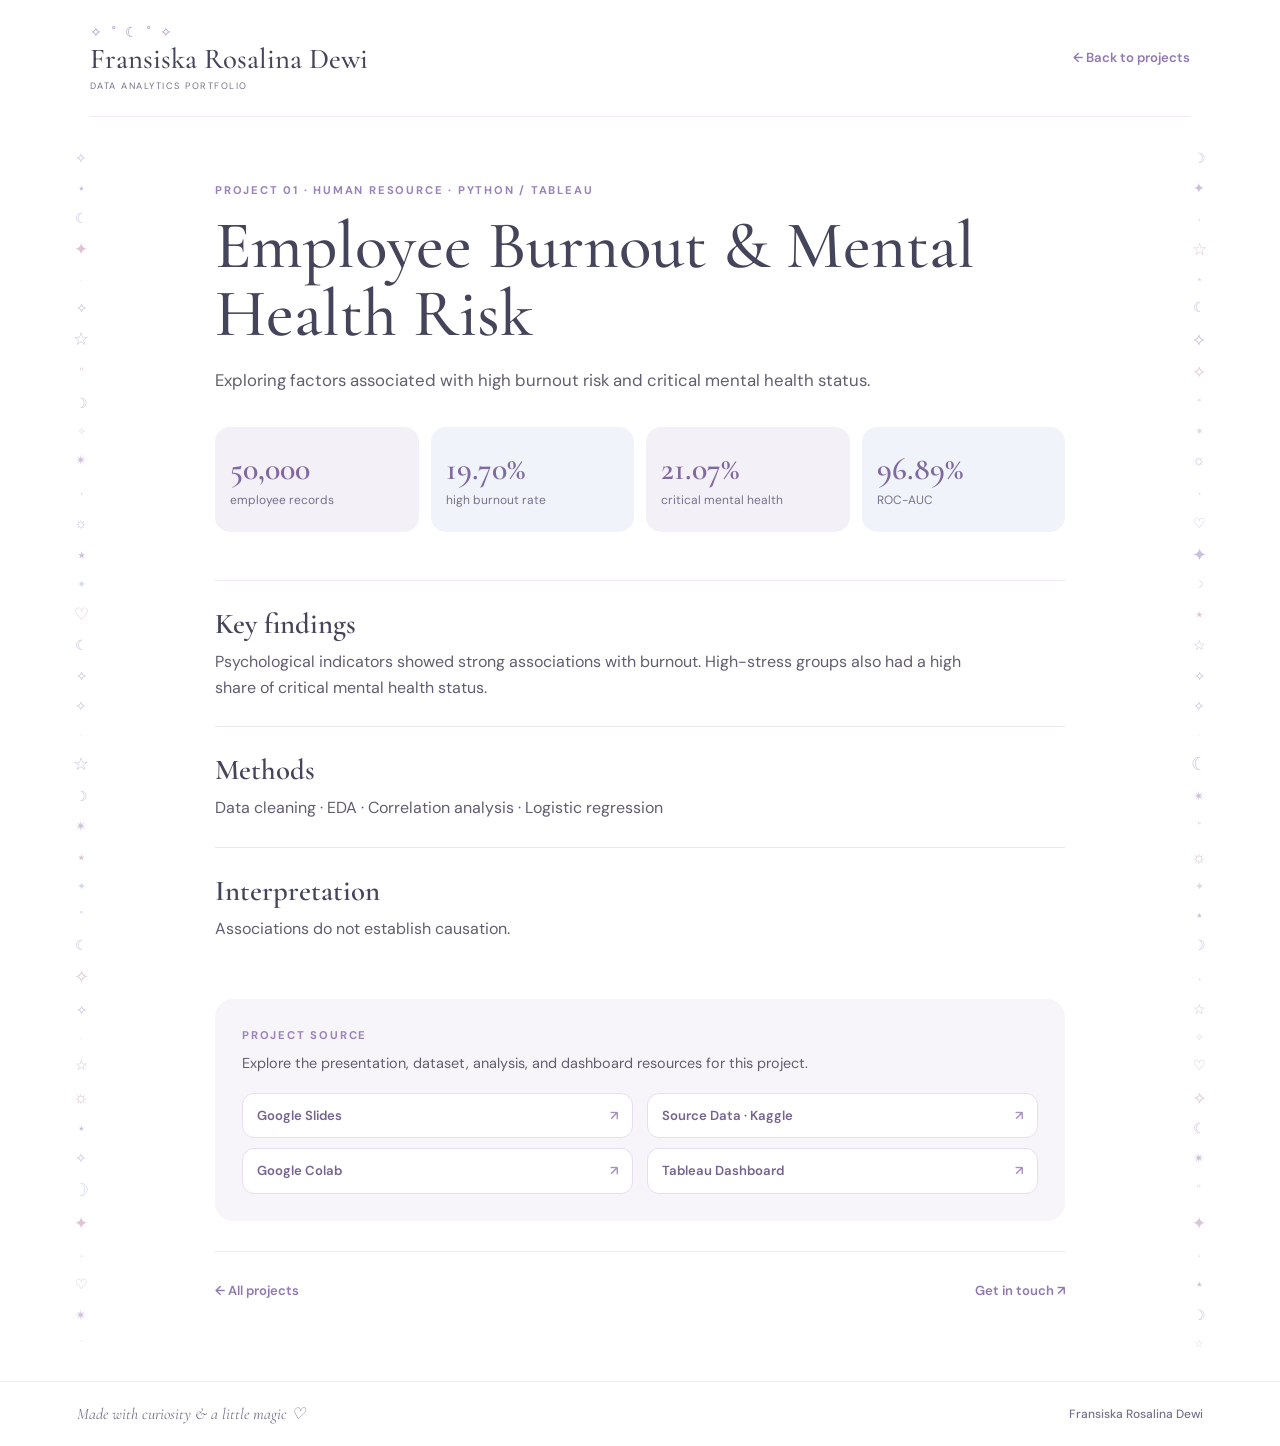
==== projects/employee-burnout.html @ 9d4a3bf1 "Add files via upload" ====
<!DOCTYPE html>
<html lang="en">
<head>
  <meta charset="UTF-8">
  <meta name="viewport" content="width=device-width, initial-scale=1.0">
  <meta name="description" content="Employee Burnout & Mental Health Risk — Fransiska Rosalina Dewi Data Analytics Portfolio">
  <title>Employee Burnout & Mental Health Risk | Fransiska Rosalina Dewi</title>
  <link rel="preconnect" href="https://fonts.googleapis.com">
  <link rel="preconnect" href="https://fonts.gstatic.com" crossorigin>
  <link href="https://fonts.googleapis.com/css2?family=Cormorant+Garamond:wght@400;500;600;700&family=DM+Sans:wght@400;500;600;700&display=swap" rel="stylesheet">
  <link rel="stylesheet" href="../style.css">
</head>
<body class="case-page">
  <div class="case-edge case-edge-left" aria-hidden="true"><span>✧</span><span>⋆</span><span>☾</span><span>✦</span><span>·</span><span>⟡</span><span>☆</span><span>˚</span><span>☽</span><span>✧</span><span>✴</span><span>·</span><span>☼</span><span>⋆</span><span>✦</span><span>♡</span><span>☾</span><span>⟡</span><span>✧</span><span>·</span><span>☆</span><span>☽</span><span>✴</span><span>⋆</span><span>✦</span><span>˚</span><span>☾</span><span>✧</span><span>⟡</span><span>·</span><span>☆</span><span>☼</span><span>⋆</span><span>✧</span><span>☽</span><span>✦</span><span>·</span><span>♡</span><span>✴</span><span>˚</span></div>
  <div class="case-edge case-edge-right" aria-hidden="true"><span>☽</span><span>✦</span><span>·</span><span>☆</span><span>⋆</span><span>☾</span><span>⟡</span><span>✧</span><span>˚</span><span>✴</span><span>☼</span><span>·</span><span>♡</span><span>✦</span><span>☽</span><span>⋆</span><span>☆</span><span>⟡</span><span>✧</span><span>·</span><span>☾</span><span>✴</span><span>˚</span><span>☼</span><span>✦</span><span>⋆</span><span>☽</span><span>·</span><span>☆</span><span>✧</span><span>♡</span><span>⟡</span><span>☾</span><span>✴</span><span>˚</span><span>✦</span><span>·</span><span>⋆</span><span>☽</span><span>☆</span></div>
  <header class="case-header">
    <a class="case-brand" href="../index.html">
      <span>✧ ˚ ☾ ˚ ✧</span>
      <strong>Fransiska Rosalina Dewi</strong>
      <small>DATA ANALYTICS PORTFOLIO</small>
    </a>
    <a class="back-link" href="../index.html#projects">← Back to projects</a>
  </header>
  <main class="case-main">
    <p class="eyebrow">PROJECT 01 · HUMAN RESOURCE · PYTHON / TABLEAU</p>
    <h1>Employee Burnout & Mental Health Risk</h1>
    <p class="case-subtitle">Exploring factors associated with high burnout risk and critical mental health status.</p>
    <div class="case-metrics">
      <div class="case-metric"><strong>50,000</strong><span>employee records</span></div>
      <div class="case-metric"><strong>19.70%</strong><span>high burnout rate</span></div>
      <div class="case-metric"><strong>21.07%</strong><span>critical mental health</span></div>
      <div class="case-metric"><strong>96.89%</strong><span>ROC-AUC</span></div>
    </div>
    <section class="case-section"><h2>Key findings</h2><p>Psychological indicators showed strong associations with burnout. High-stress groups also had a high share of critical mental health status.</p></section>
    <section class="case-section"><h2>Methods</h2><p>Data cleaning · EDA · Correlation analysis · Logistic regression</p></section>
    <section class="case-section"><h2>Interpretation</h2><p>Associations do not establish causation.</p></section>
    <div class="case-source">
      <p class="eyebrow">PROJECT SOURCE</p>
      <p>Explore the presentation, dataset, analysis, and dashboard resources for this project.</p>
      <ul class="source-links">
        <li><a href="https://docs.google.com/presentation/d/164FML_idRwgxwznm588BZrdkwIa0phVp5L7eQaqoDRQ/edit?usp=sharing" target="_blank" rel="noopener">Google Slides <span>↗</span></a></li>
        <li><a href="https://www.kaggle.com/datasets/mobeenfatimah/mental-health-and-burnout-prediction-dataset/data" target="_blank" rel="noopener">Source Data · Kaggle <span>↗</span></a></li>
        <li><a href="https://colab.research.google.com/drive/1kUU9OnFvVAIZ6u8huDlJjVmVX2Elk6MN?usp=drive_link" target="_blank" rel="noopener">Google Colab <span>↗</span></a></li>
        <li><a href="https://public.tableau.com/views/EmployeeWellbeingBurnoutMentalHealthAnalysis/Dashboard1?:language=en-US&:sid=&:redirect=auth&:display_count=n&:origin=viz_share_link" target="_blank" rel="noopener">Tableau Dashboard <span>↗</span></a></li>
      </ul>
    </div>
    <div class="case-bottom"><a href="../index.html#projects">← All projects</a><a href="../index.html#contact">Get in touch ↗</a></div>
  </main>
  <footer><p>Made with curiosity &amp; a little magic ♡</p><a href="../index.html">Fransiska Rosalina Dewi</a></footer>
</body>
</html>
---- style.css ----
@import url('https://fonts.googleapis.com/css2?family=Cormorant+Garamond:wght@400;500;600;700&family=DM+Sans:wght@400;500;600;700&display=swap');

:root {
  --white: #fff;
  --ice: #EAF2FA;
  --lavender: #E8DFF3;
  --lilac: #D5C6E9;
  --pink: #EBD8E5;
  --rose-mist: #F7EDF3;
  --plum: #44445A;
  --muted: #77718A;
  --line: #E8DFF3;
  --serif: "Cormorant Garamond", Georgia, serif;
  --sans: "DM Sans", Arial, sans-serif;
}

* { box-sizing: border-box; }
html { scroll-behavior: smooth; scroll-padding-top: 110px; }
body { margin: 0; background: var(--white); color: var(--plum); font-family: var(--sans); line-height: 1.65; }
a { color: inherit; text-decoration: none; }
.site-header { padding: 20px 6vw 12px; display: flex; flex-direction: column; align-items: center; gap: 20px; border-bottom: 1px solid #f0ebf5; background: rgba(255,255,255,.96); }
.brand { display: flex; flex-direction: column; align-items: center; line-height: 1.25; }
.brand-symbol { color: #A88FC5; font-size: 1.15rem; letter-spacing: .35rem; margin-bottom: 7px; }
.brand-name { font: 500 clamp(1.8rem, 4vw, 2.65rem)/1.05 var(--serif); letter-spacing: .015em; }
.brand-subtitle { margin-top: 9px; color: var(--muted); font-size: .65rem; letter-spacing: .2em; font-weight: 700; }
.brand-tagline { color: #9B82BC; font: italic 1rem var(--serif); margin-top: 8px; }
.main-nav { display: flex; flex-wrap: wrap; justify-content: center; gap: clamp(16px, 3vw, 38px); }
.main-nav a { font-size: .82rem; color: #625D70; transition: color .2s; }
.main-nav a:hover, footer a:hover { color: #9B82BC; }
.menu-toggle { display: none; border: 0; background: var(--lavender); color: var(--plum); border-radius: 10px; padding: 8px 12px; font-size: 1.1rem; }
.section-wrap { width: min(1100px, 88%); margin-inline: auto; }
.hero { padding: 38px 0 78px; }
.eyebrow { color: #9B82BC; font-size: .7rem; font-weight: 700; letter-spacing: .16em; }
.hero > .eyebrow { text-align: center; margin: 0 0 22px; font-size: .92rem; letter-spacing: .18em; }
.hero-grid { display: grid; grid-template-columns: 1.15fr .85fr; align-items: center; gap: 7%; }
.hello { font: 500 clamp(2.4rem, 5vw, 4.3rem)/1.05 var(--serif); margin: 0 0 12px; }
.hero h1 { font: 500 clamp(2.3rem, 4.8vw, 4rem)/1.08 var(--serif); margin: 0; }
.hero h1 em { color: #9B82BC; font-weight: 500; }
.hero-description { max-width: 530px; color: #625D70; margin: 22px 0 28px; }
.button { display: inline-flex; align-items: center; gap: 14px; border-radius: 99px; padding: 12px 21px; font-size: .85rem; font-weight: 600; transition: transform .2s, box-shadow .2s; }
.button:hover { transform: translateY(-3px); box-shadow: 0 8px 22px #d5c6e955; }
.button-primary { background: var(--lilac); color: var(--plum); }
.button-secondary { background: #fff; color: #80699E; border: 1px solid #d9cce8; }
.hero-actions { display: flex; flex-wrap: wrap; align-items: center; gap: 12px; }
@media (max-width: 760px) { .hero-actions { justify-content: center; } }
.hero-photo-wrap { position: relative; width: min(100%, 350px); justify-self: center; padding: 16px; background: var(--lavender); border-radius: 46% 46% 28px 28px; }
.photo-frame { overflow: hidden; aspect-ratio: 4 / 5; border-radius: 44% 44% 18px 18px; background: var(--ice); }
.photo-frame img { display: block; width: 100%; height: 100%; object-fit: cover; }
.photo-caption { text-align: center; color: #81758F; font: italic .95rem var(--serif); margin: 12px 0 0; }
.orbit { position: absolute; color: #A88FC5; }
.orbit-one { top: 0; right: -8px; font-size: 2rem; }
.orbit-two { left: -20px; top: 32%; font-size: 2rem; }
.orbit-three { right: 12px; bottom: 42px; font-size: 2rem; }
.section-block { padding: 76px 0; border-top: 1px solid #f1edf5; }
.section-heading { max-width: 690px; margin-bottom: 30px; }
.section-heading .eyebrow { margin: 0 0 8px; }
.section-heading h2, .contact-card h2 { font: 500 clamp(2.1rem, 4vw, 3.1rem)/1.08 var(--serif); margin: 0 0 9px; }
.section-heading h2 span { color: #A88FC5; }
.section-heading > p:last-child, .section-intro { color: var(--muted); margin: 0; font-size: .93rem; }
.about-grid { display: grid; grid-template-columns: repeat(2, 1fr); gap: 18px; }
.info-card, .skill-card { border-radius: 16px; padding: 22px; }
.lavender-card { background: #F4F0F8; }
.blue-card { background: #F0F4FA; }
.pink-card { background: #F7EDF3; }
.card-icon { color: #9B82BC; font-size: 1.3rem; }
.info-card h3 { font: 600 1.45rem var(--serif); margin: 5px 0; }
.info-card p { margin: 0; font-weight: 600; font-size: .93rem; }
.info-card small { color: var(--muted); }
.about-note { color: #625D70; max-width: 780px; margin: 23px 0 0; }
.skills-layout { display: grid; grid-template-columns: 1.15fr .85fr; gap: 42px; }
.subheading { font: 600 1.65rem var(--serif); margin: 0 0 5px; }
.section-intro { margin-bottom: 19px; }
.technical-grid { display: grid; grid-template-columns: repeat(2, 1fr); gap: 12px; }
.skill-card { padding: 17px; }
.skill-card h4, .strength-list h4 { margin: 0 0 4px; font-size: .95rem; }
.skill-card p, .strength-list p { margin: 0; color: #625D70; font-size: .8rem; line-height: 1.5; }
.strengths-panel { padding-left: 30px; border-left: 1px solid var(--line); }
.strength-list { display: grid; gap: 17px; }
.strength-list article { display: flex; gap: 13px; align-items: flex-start; }
.strength-list article > span { flex: 0 0 38px; width: 38px; height: 38px; display: grid; place-items: center; border-radius: 12px; background: var(--lavender); color: #8F78AE; }
.strength-list article:nth-child(even) > span { background: var(--ice); }
.strength-list article:nth-child(3n) > span { background: var(--rose-mist); }
.project-grid { display: grid; grid-template-columns: repeat(2, 1fr); gap: 20px; }
.project-card { display: block; padding: 14px; border: 1px solid #eee8f3; border-radius: 18px; transition: transform .2s, box-shadow .2s, border-color .2s; }
.project-card:hover { transform: translateY(-4px); box-shadow: 0 12px 30px #55466b12; border-color: #d8cbe7; }
.project-art { height: 150px; border-radius: 12px; display: flex; align-items: center; justify-content: space-between; padding: 20px; color: #76648f; }
.project-art span { font: 500 2.2rem var(--serif); opacity: .8; }
.project-art b { font: 2.8rem var(--serif); }
.art-lavender { background: linear-gradient(135deg, #F4F0F8, #E8DFF3); }
.art-blue { background: linear-gradient(135deg, #F0F4FA, #DCE8F5); color: #7189A8; }
.art-pink { background: linear-gradient(135deg, #F7EDF3, #EBD8E5); color: #9B7895; }
.project-category, .timeline-label { color: #9B82BC; font-size: .65rem; font-weight: 700; letter-spacing: .14em; margin: 15px 0 4px; }
.project-card h3 { font: 600 1.45rem/1.15 var(--serif); margin: 0 0 7px; }
.project-tools { color: var(--muted); font-size: .8rem; margin: 0 0 10px; }
.project-link { color: #9278B1; font-size: .78rem; font-weight: 700; }
.metric-strip { display: flex; gap: 24px; padding: 12px 0 8px; border-top: 1px solid #e8dff3; border-bottom: 1px solid #e8dff3; margin: 12px 0; }
.metric-strip div { display: flex; flex-direction: column; }
.metric-strip strong { font: 600 1.45rem var(--serif); color: #7f669e; }
.metric-strip small { font-size: .68rem; color: var(--muted); }
.shopvibe-insight { font-size: .78rem; color: #625D70; }
.project-metrics { display:grid; grid-template-columns:repeat(2,minmax(0,1fr)); gap:9px 14px; padding:13px 0 11px; margin:12px 0 10px; border-top:1px solid #e8dff3; border-bottom:1px solid #e8dff3; }
.project-metrics div { min-width:0; display:flex; flex-direction:column; gap:2px; }
.project-metrics strong { color:#7f669e; font:600 1.25rem/1.1 var(--serif); overflow-wrap:anywhere; }
.project-metrics small { color:var(--muted); font-size:.68rem; line-height:1.35; }
.project-summary { color:#625D70; font-size:.78rem; line-height:1.55; margin:10px 0 8px; }
.project-methods { color:#8c7a9f; font-size:.69rem; line-height:1.45; margin:0 0 12px; }
.timeline { max-width: 760px; margin-top: 34px; }
.timeline-item { display: grid; grid-template-columns: 38px 1fr; gap: 15px; padding-bottom: 28px; position: relative; }
.timeline-item:not(:last-child)::before { content: ""; position: absolute; top: 35px; bottom: 0; left: 18px; border-left: 1px solid #d9cce8; }
.timeline-star { width: 38px; height: 38px; border-radius: 50%; background: var(--lavender); display: grid; place-items: center; color: #8f78ae; z-index: 1; }
.timeline-label { margin: 0 0 3px; }
.timeline-item h3 { font: 600 1.45rem var(--serif); margin: 0; }
.timeline-item p:not(.timeline-label) { margin: 3px 0; color: #625D70; font-size: .9rem; }
.timeline-item small { color: var(--muted); }
.contact-section { padding: 35px 0 80px; }
.contact-card { text-align: center; background: #F4F0F8; border-radius: 24px; padding: 48px 24px; }
.contact-stars { color: #9B82BC; letter-spacing: .3em; }
.contact-card h2 { color: var(--plum); }
.contact-card > p:not(.contact-stars) { color: #625D70; }
.contact-links { display: flex; flex-wrap: wrap; justify-content: center; gap: 12px; margin-top: 22px; }
.contact-links a { background: white; border: 1px solid #e5dced; border-radius: 99px; padding: 9px 18px; font-size: .8rem; color: #76648f; }
footer { display: flex; justify-content: space-between; align-items: center; padding: 22px 6vw; color: var(--muted); font: italic 1rem var(--serif); border-top: 1px solid #f1edf5; }
footer p { margin: 0; }
footer a { font: 500 .75rem var(--sans); }

@media (max-width: 760px) {
  .site-header { display: grid; grid-template-columns: 1fr auto; padding: 18px 6%; }
  .brand { align-items: flex-start; }
  .brand-symbol { font-size: .9rem; margin-bottom: 4px; }
  .brand-name { font-size: 1.7rem; }
  .brand-subtitle { font-size: .55rem; }
  .brand-tagline { font-size: .85rem; }
  .menu-toggle { display: block; }
  .main-nav { display: none; grid-column: 1 / -1; flex-direction: column; align-items: flex-start; gap: 12px; padding: 12px 0 4px; }
  .main-nav.open { display: flex; }
  .hero { padding: 52px 0 62px; }
  .hero-grid, .skills-layout { grid-template-columns: 1fr; }
  .hero-copy { text-align: center; }
  .hero-description { margin-inline: auto; }
  .hero-photo-wrap { margin-top: 30px; width: min(78%, 320px); }
  .about-grid { grid-template-columns: 1fr; }
  .strengths-panel { padding: 30px 0 0; border-left: 0; border-top: 1px solid var(--line); }
  .project-grid { grid-template-columns: 1fr; }
  .technical-grid { grid-template-columns: repeat(2, 1fr); }
}
@media (max-width: 420px) {
  .section-wrap { width: 90%; }
  .technical-grid { grid-template-columns: 1fr; }
  .brand-name { font-size: 1.45rem; }
  .metric-strip { gap: 16px; }
  footer { gap: 12px; flex-direction: column; }
}


/* Dense celestial patterns that travel with the document as the page scrolls */
body { position: relative; overflow-x: clip; }
.side-trail {
  position: absolute;
  top: 10px;
  bottom: 10px;
  width: 48px;
  display: flex;
  flex-direction: column;
  align-items: center;
  justify-content: space-around;
  gap: 2px;
  color: #A991C6;
  opacity: .68;
  pointer-events: none;
  z-index: 0;
  font-family: var(--serif);
  font-size: .92rem;
  line-height: 1;
}
.side-trail span:nth-child(4n) { color: #C59DBB; font-size: 1.05rem; }
.side-trail span:nth-child(5n) { color: #B4C1D8; font-size: .68rem; }
.side-trail span:nth-child(7n) { font-size: 1.12rem; }
.side-trail-left { left: max(8px, calc((100vw - 1240px) / 2)); }
.side-trail-right { right: max(8px, calc((100vw - 1240px) / 2)); }
main, .site-header, footer { position: relative; z-index: 1; }
.hero-eyebrow { color: #9478B4; }
@media (min-width: 1250px) { .section-wrap { width: min(1040px, 82%); } }
@media (max-width: 1050px) {
  .side-trail { opacity: .42; width: 22px; font-size: .78rem; }
  .side-trail-left { left: 2px; }
  .side-trail-right { right: 2px; }
}
@media (max-width: 760px) {
  .hero { padding-top: 28px; }
  .hero > .eyebrow { font-size: .76rem; margin-bottom: 18px; letter-spacing: .12em; }
  .side-trail { display: none; }
}

/* Individual project case-study pages */
.case-page { background: #fff; }
.case-header { width: min(1100px, 88%); margin: 0 auto; padding: 24px 0; display:flex; justify-content:space-between; align-items:center; gap:20px; border-bottom:1px solid #f0ebf5; }
.case-brand { display:flex; flex-direction:column; line-height:1.2; }
.case-brand span { color:#A88FC5; letter-spacing:.2em; font-size:.9rem; }
.case-brand strong { font:500 1.8rem var(--serif); }
.case-brand small { color:var(--muted); font-size:.58rem; letter-spacing:.16em; margin-top:5px; }
.back-link, .case-bottom a { color:#9278B1; font-size:.82rem; font-weight:600; }
.case-main { width:min(850px, 82%); margin:0 auto; padding:64px 0 80px; }
.case-main > .eyebrow { margin:0 0 12px; }
.case-main h1 { font:500 clamp(2.6rem, 6vw, 4.2rem)/1.02 var(--serif); margin:0; max-width:780px; }
.case-subtitle { color:#625D70; font-size:1.05rem; max-width:720px; margin:18px 0 32px; }
.case-metrics { display:grid; grid-template-columns:repeat(4,1fr); gap:12px; margin:30px 0 48px; }
.case-metric { background:#F4F0F8; border-radius:15px; padding:19px 15px; min-height:105px; display:flex; flex-direction:column; justify-content:center; }
.case-metric:nth-child(2n) { background:#F0F4FA; }
.case-metric strong { font:600 clamp(1.45rem,3vw,2rem) var(--serif); color:#80699E; }
.case-metric span { color:#77718A; font-size:.75rem; line-height:1.4; margin-top:4px; }
.case-section { padding:25px 0; border-top:1px solid #eee8f3; }
.case-section h2 { font:600 1.8rem var(--serif); margin:0 0 8px; }
.case-section p { color:#625D70; max-width:760px; margin:0; }
.case-source { margin-top:32px; padding:27px; background:#F7F4FA; border-radius:18px; }
.case-source .eyebrow { margin:0 0 7px; }
.case-source p:not(.eyebrow) { color:#625D70; margin:0 0 17px; font-size:.9rem; }
.source-links { list-style:none; display:grid; grid-template-columns:repeat(2,minmax(0,1fr)); gap:10px 14px; padding:0; margin:0; }
.source-links a { display:flex; justify-content:space-between; align-items:center; gap:12px; padding:11px 14px; border:1px solid #e7deef; border-radius:12px; background:#fff; color:#76648f; font-size:.82rem; font-weight:600; transition:background .2s, border-color .2s, transform .2s; }
.source-links a:hover { background:#fbf9fd; border-color:#cdbde0; transform:translateY(-2px); }
.source-links a span { color:#A88FC5; }
.case-bottom { display:flex; justify-content:space-between; gap:20px; padding-top:28px; margin-top:30px; border-top:1px solid #eee8f3; }
.case-edge { position:absolute; top:145px; bottom:90px; width:42px; color:#A991C6; opacity:.58; display:flex; flex-direction:column; align-items:center; justify-content:space-around; gap:2px; pointer-events:none; font:.9rem/1 var(--serif); }
.case-edge span:nth-child(4n) { color:#C59DBB; font-size:1.05rem; }
.case-edge span:nth-child(5n) { color:#B4C1D8; font-size:.68rem; }
.case-edge span:nth-child(7n) { font-size:1.12rem; }
.case-edge-left { left: max(8px, calc((100vw - 1160px)/2)); }
.case-edge-right { right: max(8px, calc((100vw - 1160px)/2)); }
@media(max-width:760px) {
  .case-header { align-items:flex-start; flex-direction:column; }
  .case-main { width:88%; padding-top:42px; }
  .source-links { grid-template-columns:1fr; }
  .case-metrics { grid-template-columns:repeat(2,1fr); }
  .case-edge { display:none; }
  .case-bottom { flex-direction:column; }
}
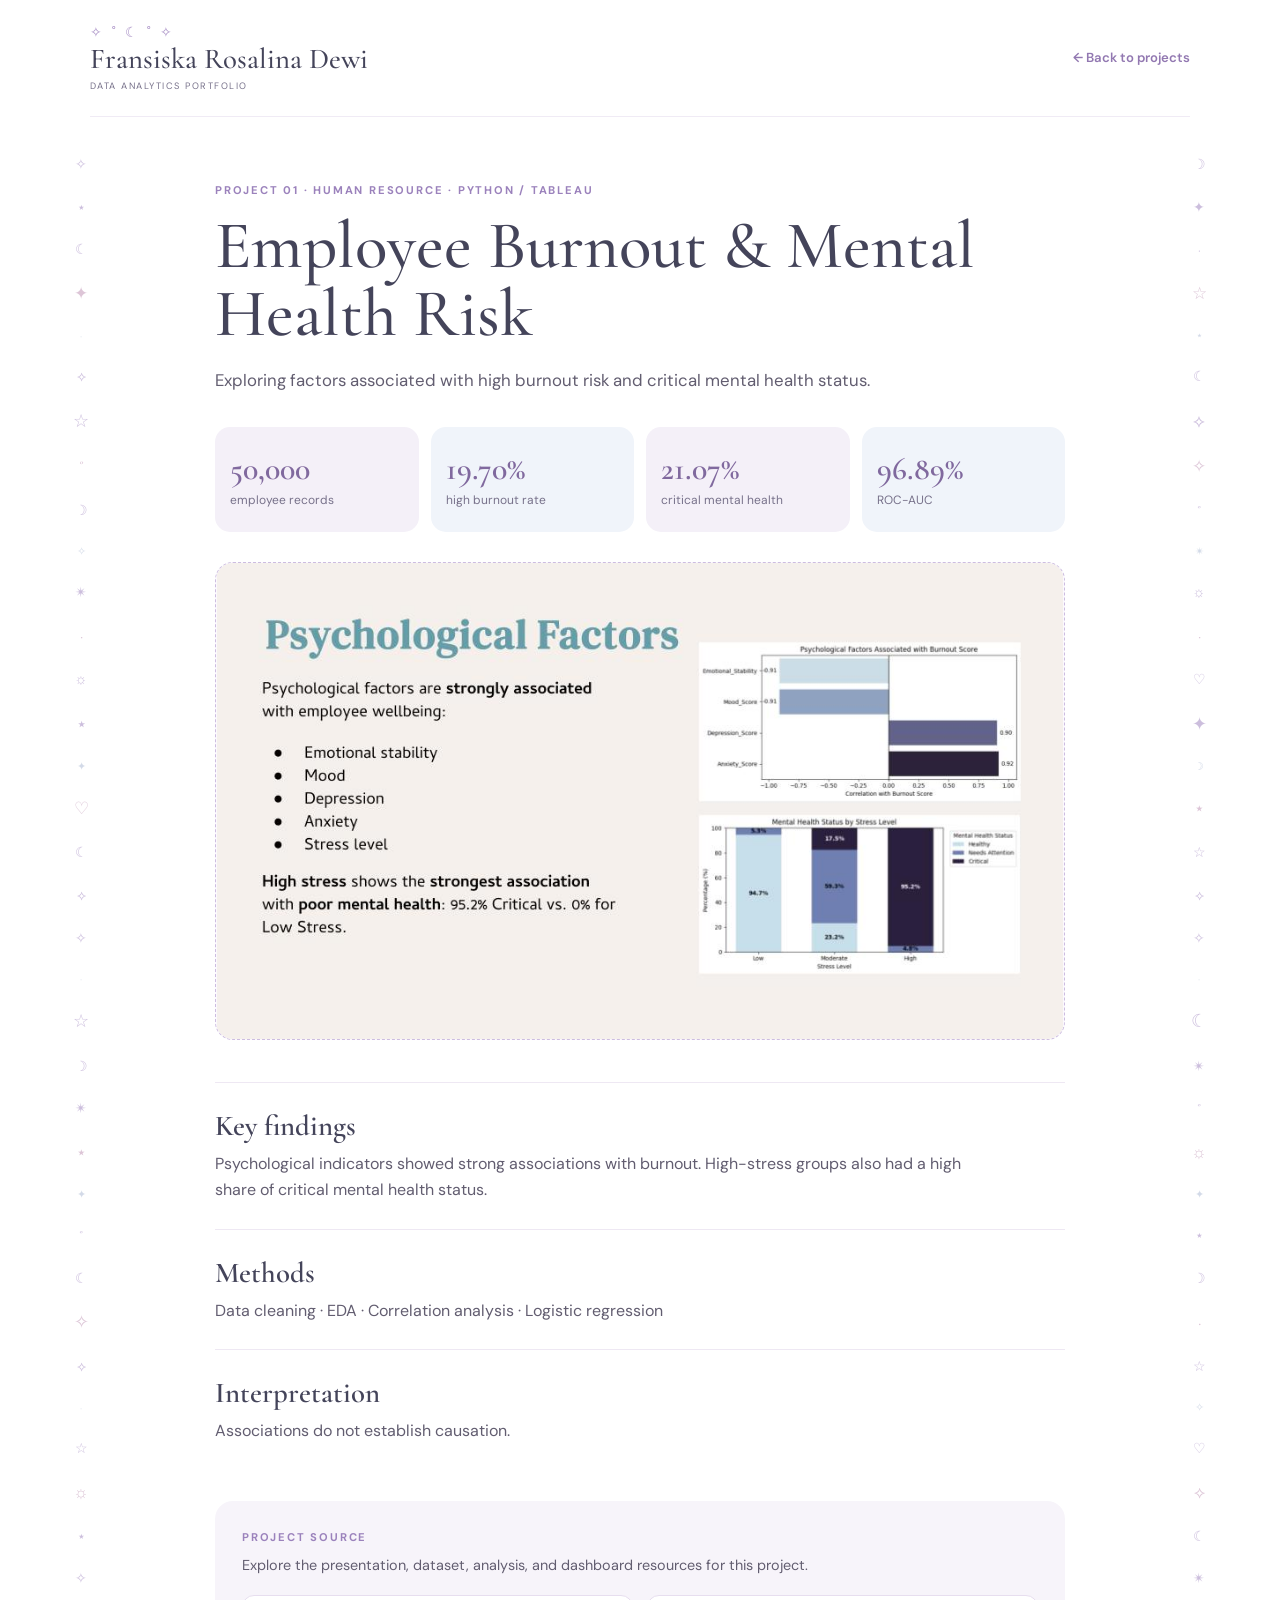
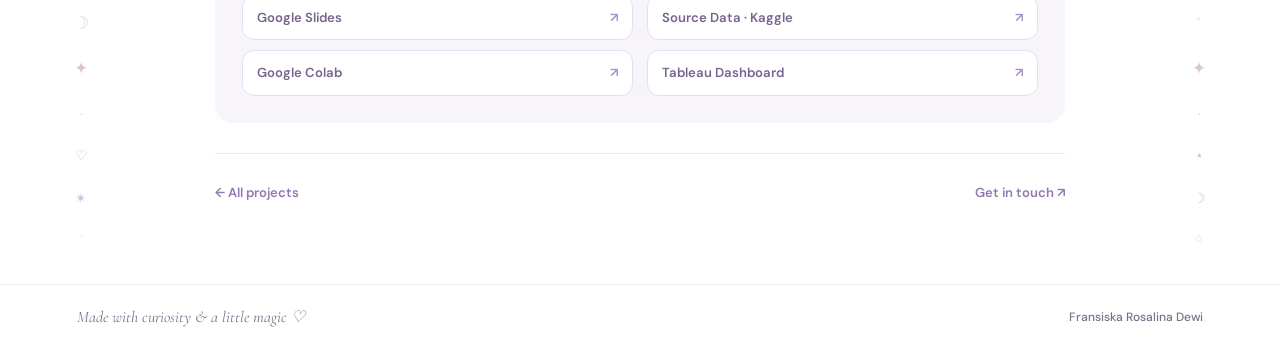
==== commit acf95ace: "Adding images to each project portfolio" ====
--- a/projects/employee-burnout.html
+++ b/projects/employee-burnout.html
@@ -31,6 +31,11 @@
       <div class="case-metric"><strong>21.07%</strong><span>critical mental health</span></div>
       <div class="case-metric"><strong>96.89%</strong><span>ROC-AUC</span></div>
     </div>
+    <section class="case-screenshot" aria-label="Project screenshot placeholder">
+      <div class="case-screenshot-frame" role="img" aria-label="Empty 16 by 9 placeholder for a project screenshot">
+        <img src="../assets/images/projects/employee-burnout.jpg" alt="Employee Burnout & Mental Health Risk">
+      </div>
+    </section>
     <section class="case-section"><h2>Key findings</h2><p>Psychological indicators showed strong associations with burnout. High-stress groups also had a high share of critical mental health status.</p></section>
     <section class="case-section"><h2>Methods</h2><p>Data cleaning · EDA · Correlation analysis · Logistic regression</p></section>
     <section class="case-section"><h2>Interpretation</h2><p>Associations do not establish causation.</p></section>
--- a/style.css
+++ b/style.css
@@ -29,7 +29,7 @@
 .main-nav a:hover, footer a:hover { color: #9B82BC; }
 .menu-toggle { display: none; border: 0; background: var(--lavender); color: var(--plum); border-radius: 10px; padding: 8px 12px; font-size: 1.1rem; }
 .section-wrap { width: min(1100px, 88%); margin-inline: auto; }
-.hero { padding: 38px 0 78px; }
+.hero { padding: 38px 44px 50px; margin: 28px auto 78px; background: #F4F0F8; border-radius: 26px; }
 .eyebrow { color: #9B82BC; font-size: .7rem; font-weight: 700; letter-spacing: .16em; }
 .hero > .eyebrow { text-align: center; margin: 0 0 22px; font-size: .92rem; letter-spacing: .18em; }
 .hero-grid { display: grid; grid-template-columns: 1.15fr .85fr; align-items: center; gap: 7%; }
@@ -133,7 +133,7 @@
   .menu-toggle { display: block; }
   .main-nav { display: none; grid-column: 1 / -1; flex-direction: column; align-items: flex-start; gap: 12px; padding: 12px 0 4px; }
   .main-nav.open { display: flex; }
-  .hero { padding: 52px 0 62px; }
+  .hero { padding: 34px 22px 40px; margin: 22px auto 62px; border-radius: 22px; }
   .hero-grid, .skills-layout { grid-template-columns: 1fr; }
   .hero-copy { text-align: center; }
   .hero-description { margin-inline: auto; }
@@ -204,6 +204,30 @@
 .case-main h1 { font:500 clamp(2.6rem, 6vw, 4.2rem)/1.02 var(--serif); margin:0; max-width:780px; }
 .case-subtitle { color:#625D70; font-size:1.05rem; max-width:720px; margin:18px 0 32px; }
 .case-metrics { display:grid; grid-template-columns:repeat(4,1fr); gap:12px; margin:30px 0 48px; }
+.case-screenshot { margin: -18px 0 42px; }
+.case-screenshot-frame {
+  aspect-ratio: 16 / 9;
+  width: 100%;
+  display: flex;
+  flex-direction: column;
+  align-items: center;
+  justify-content: center;
+  gap: 0px;
+  padding: 0px;
+  border: 1.5px dashed #cdbde0;
+  border-radius: 18px;
+  overflow: hidden;
+  background: #FBF9FD;
+  color: #8d7aa5;
+  text-align: center;
+}
+.case-screenshot-frame img {
+  display: block;
+  width: 100%;
+  height: 100%;
+  object-fit: contain;
+  border-radius: 16px;  
+}
 .case-metric { background:#F4F0F8; border-radius:15px; padding:19px 15px; min-height:105px; display:flex; flex-direction:column; justify-content:center; }
 .case-metric:nth-child(2n) { background:#F0F4FA; }
 .case-metric strong { font:600 clamp(1.45rem,3vw,2rem) var(--serif); color:#80699E; }
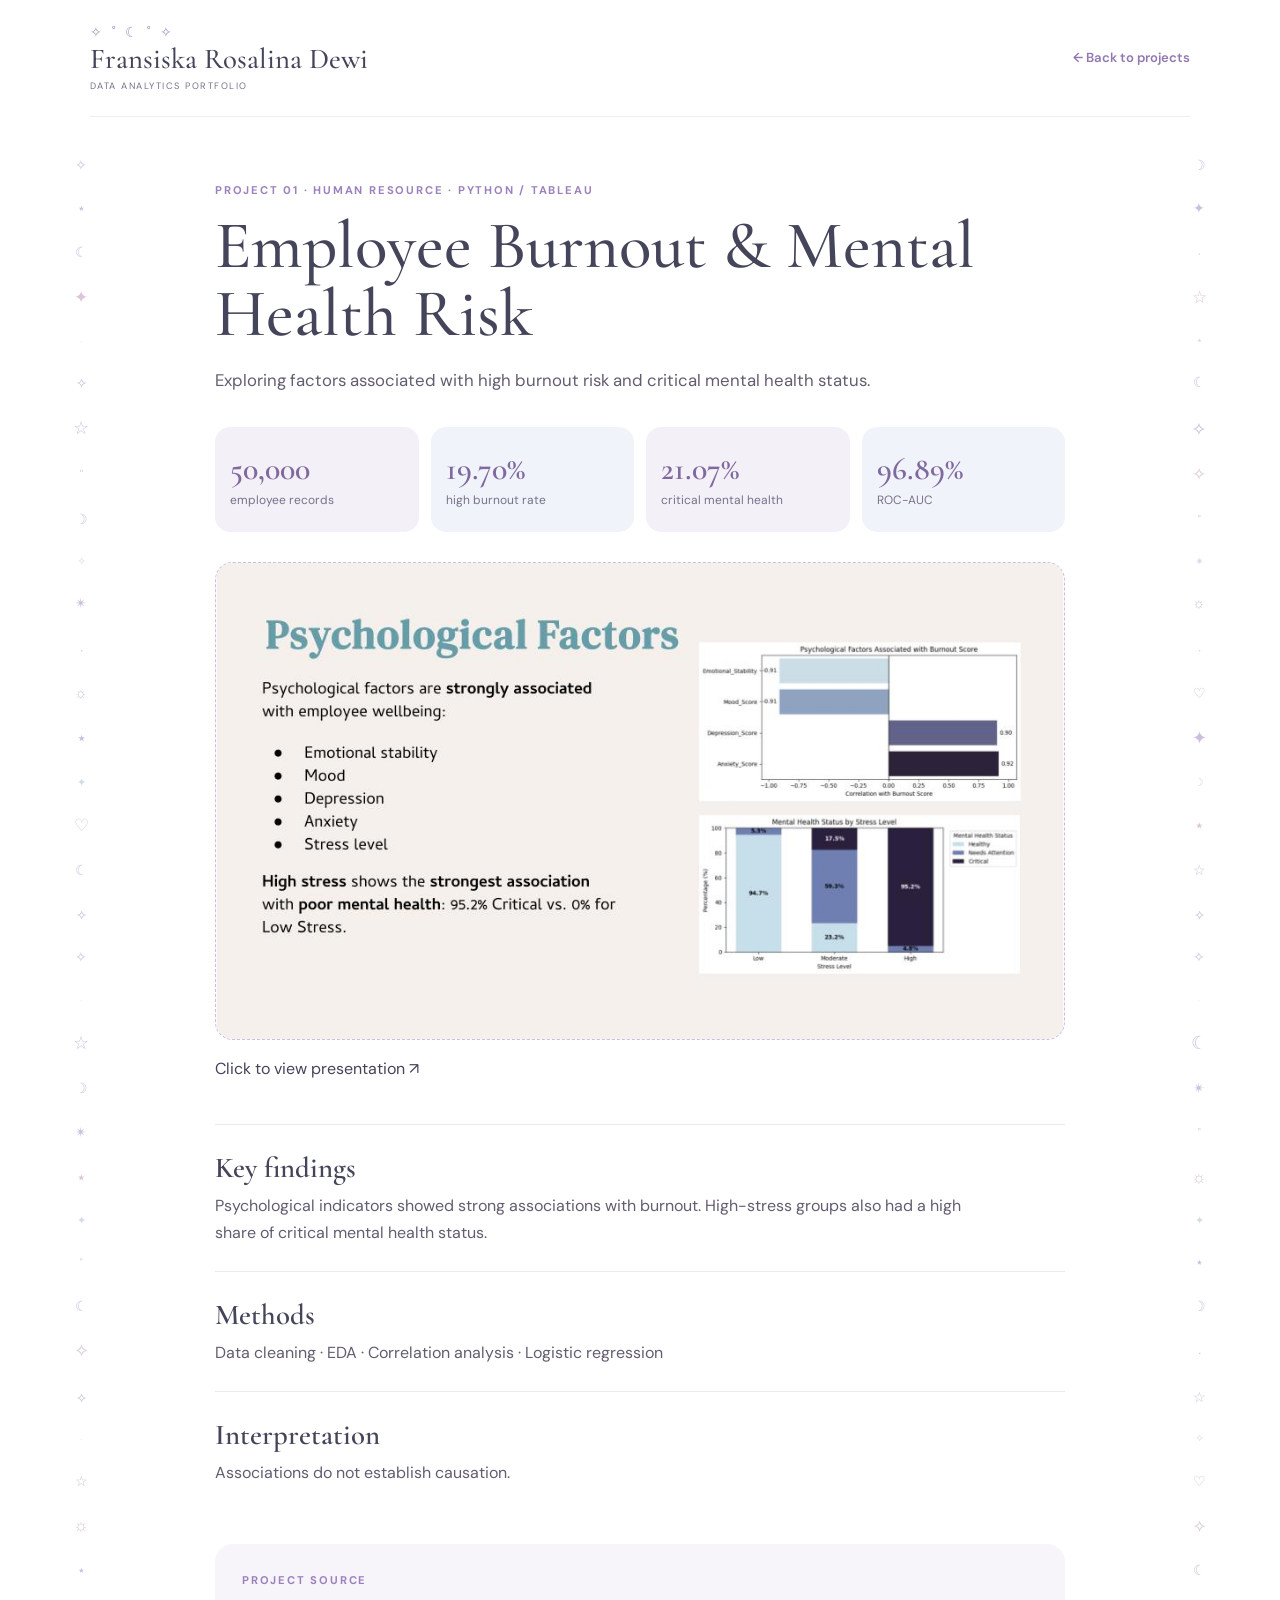
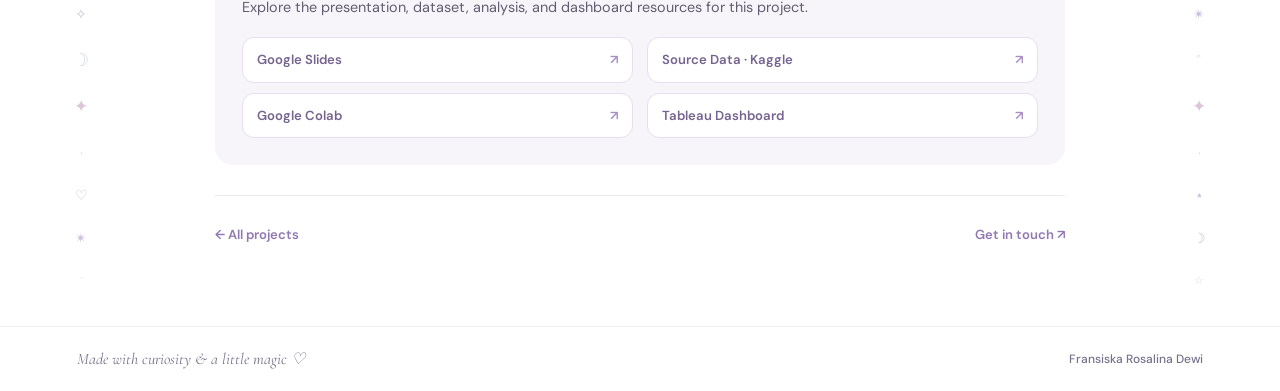
==== commit b57c7a7d: "add the caption below the screenshot" ====
--- a/projects/employee-burnout.html
+++ b/projects/employee-burnout.html
@@ -33,8 +33,22 @@
     </div>
     <section class="case-screenshot" aria-label="Project screenshot placeholder">
       <div class="case-screenshot-frame" role="img" aria-label="Empty 16 by 9 placeholder for a project screenshot">
-        <img src="../assets/images/projects/employee-burnout.jpg" alt="Employee Burnout & Mental Health Risk">
+    <a
+      href="https://docs.google.com/presentation/d/164FML_idRwgxwznm588BZrdkwIa0phVp5L7eQaqoDRQ/edit?usp=sharing"
+      target="_blank"
+      rel="noopener noreferrer"
+      aria-label="View Employee Burnout presentation"
+    >
+      <img
+        src="../assets/images/projects/employee-burnout.jpg"
+        alt="Employee Burnout & Mental Health Risk presentation"
+      >
+    </a>
       </div>
+
+    <p class="screenshot-caption">
+      Click to view presentation ↗
+    </p>      
     </section>
     <section class="case-section"><h2>Key findings</h2><p>Psychological indicators showed strong associations with burnout. High-stress groups also had a high share of critical mental health status.</p></section>
     <section class="case-section"><h2>Methods</h2><p>Data cleaning · EDA · Correlation analysis · Logistic regression</p></section>
--- a/style.css
+++ b/style.css
@@ -228,6 +228,20 @@
   object-fit: contain;
   border-radius: 16px;  
 }
+.case-screenshot-frame a {
+  display: block;
+  width: 100%;
+  height: 100%;
+  cursor: pointer;
+}
+
+.case-screenshot-frame a img {
+  transition: transform 0.3s ease;
+}
+
+.case-screenshot-frame a:hover img {
+  transform: scale(1.02);
+}
 .case-metric { background:#F4F0F8; border-radius:15px; padding:19px 15px; min-height:105px; display:flex; flex-direction:column; justify-content:center; }
 .case-metric:nth-child(2n) { background:#F0F4FA; }
 .case-metric strong { font:600 clamp(1.45rem,3vw,2rem) var(--serif); color:#80699E; }
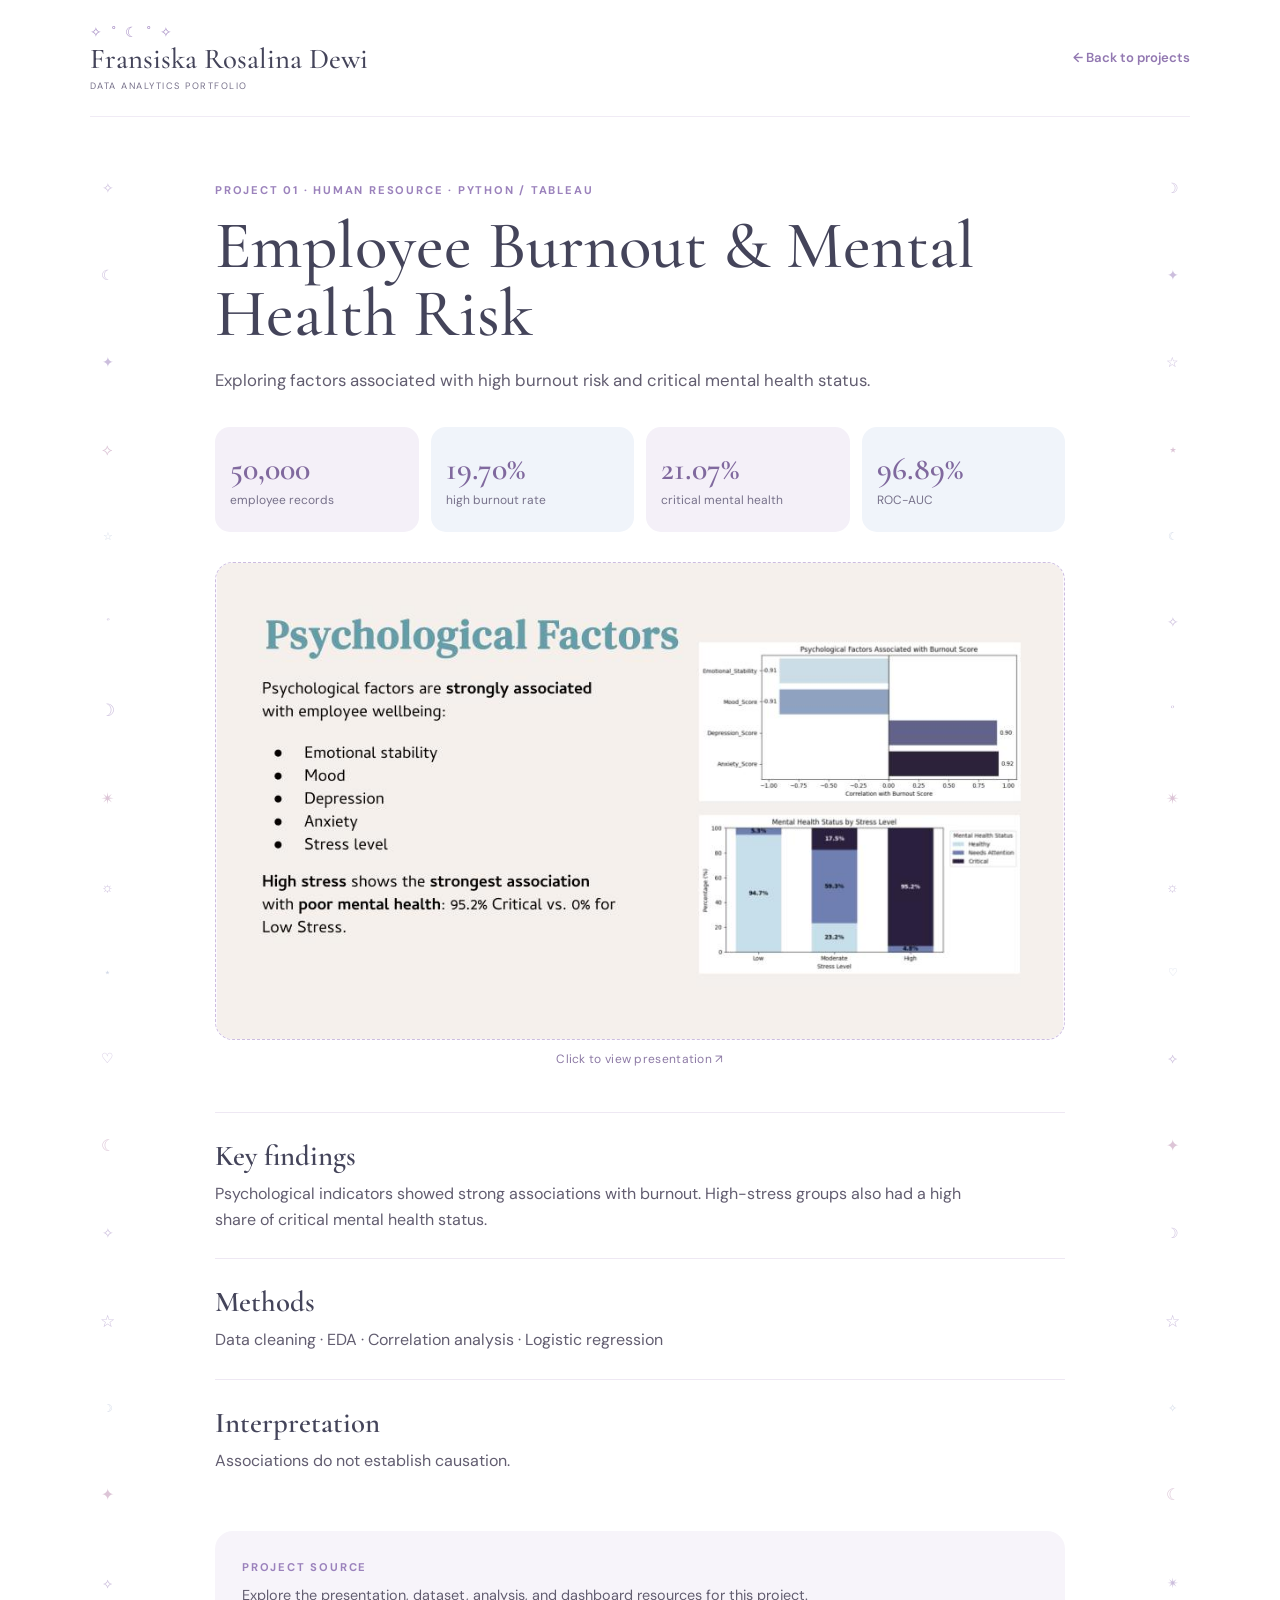
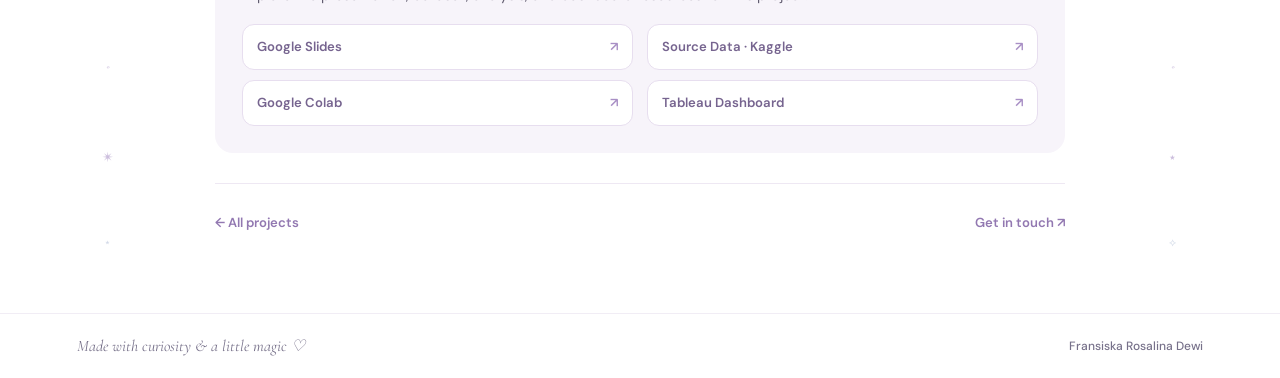
==== commit eb586269: "Separate chapter 4 into 2 part, add new section 6" ====
--- a/projects/employee-burnout.html
+++ b/projects/employee-burnout.html
@@ -11,8 +11,6 @@
   <link rel="stylesheet" href="../style.css">
 </head>
 <body class="case-page">
-  <div class="case-edge case-edge-left" aria-hidden="true"><span>✧</span><span>⋆</span><span>☾</span><span>✦</span><span>·</span><span>⟡</span><span>☆</span><span>˚</span><span>☽</span><span>✧</span><span>✴</span><span>·</span><span>☼</span><span>⋆</span><span>✦</span><span>♡</span><span>☾</span><span>⟡</span><span>✧</span><span>·</span><span>☆</span><span>☽</span><span>✴</span><span>⋆</span><span>✦</span><span>˚</span><span>☾</span><span>✧</span><span>⟡</span><span>·</span><span>☆</span><span>☼</span><span>⋆</span><span>✧</span><span>☽</span><span>✦</span><span>·</span><span>♡</span><span>✴</span><span>˚</span></div>
-  <div class="case-edge case-edge-right" aria-hidden="true"><span>☽</span><span>✦</span><span>·</span><span>☆</span><span>⋆</span><span>☾</span><span>⟡</span><span>✧</span><span>˚</span><span>✴</span><span>☼</span><span>·</span><span>♡</span><span>✦</span><span>☽</span><span>⋆</span><span>☆</span><span>⟡</span><span>✧</span><span>·</span><span>☾</span><span>✴</span><span>˚</span><span>☼</span><span>✦</span><span>⋆</span><span>☽</span><span>·</span><span>☆</span><span>✧</span><span>♡</span><span>⟡</span><span>☾</span><span>✴</span><span>˚</span><span>✦</span><span>·</span><span>⋆</span><span>☽</span><span>☆</span></div>
   <header class="case-header">
     <a class="case-brand" href="../index.html">
       <span>✧ ˚ ☾ ˚ ✧</span>
@@ -22,6 +20,8 @@
     <a class="back-link" href="../index.html#projects">← Back to projects</a>
   </header>
   <main class="case-main">
+<div class="case-edge case-edge-left" aria-hidden="true"><span>✧</span><span>☾</span><span>✦</span><span>⟡</span><span>☆</span><span>˚</span><span>☽</span><span>✴</span><span>☼</span><span>⋆</span><span>♡</span><span>☾</span><span>✧</span><span>☆</span><span>☽</span><span>✦</span><span>⟡</span><span>˚</span><span>✴</span><span>⋆</span></div>
+<div class="case-edge case-edge-right" aria-hidden="true"><span>☽</span><span>✦</span><span>☆</span><span>⋆</span><span>☾</span><span>✧</span><span>˚</span><span>✴</span><span>☼</span><span>♡</span><span>⟡</span><span>✦</span><span>☽</span><span>☆</span><span>✧</span><span>☾</span><span>✴</span><span>˚</span><span>⋆</span><span>⟡</span></div>
     <p class="eyebrow">PROJECT 01 · HUMAN RESOURCE · PYTHON / TABLEAU</p>
     <h1>Employee Burnout & Mental Health Risk</h1>
     <p class="case-subtitle">Exploring factors associated with high burnout risk and critical mental health status.</p>
--- a/style.css
+++ b/style.css
@@ -112,6 +112,35 @@
 .timeline-item h3 { font: 600 1.45rem var(--serif); margin: 0; }
 .timeline-item p:not(.timeline-label) { margin: 3px 0; color: #625D70; font-size: .9rem; }
 .timeline-item small { color: var(--muted); }
+/* Education, work experience, and journey sections */
+.education-columns { display: grid; grid-template-columns: 1fr 1fr; gap: 24px; }
+.education-group { display: grid; align-content: start; gap: 13px; }
+.education-group > .subheading { margin-bottom: 2px; }
+.education-card { padding: 20px 22px; border-radius: 16px; }
+.education-date, .experience-date { margin: 0 0 7px; color: #9278B1; font-size: .67rem; font-weight: 700; letter-spacing: .13em; }
+.education-card h4 { margin: 0 0 4px; font: 600 1.25rem/1.2 var(--serif); color: var(--plum); }
+.education-card p:not(.education-date) { margin: 0; color: #625D70; font-size: .86rem; }
+.education-card small { display: block; margin-top: 8px; color: var(--muted); font-size: .78rem; line-height: 1.5; }
+.about-degree { margin-top: 13px !important; }
+.experience-card { padding: 27px; border: 1px solid #e9e1f0; border-radius: 18px; background: #FBF9FD; }
+.experience-heading { display: flex; justify-content: space-between; align-items: flex-start; gap: 18px; padding-bottom: 20px; border-bottom: 1px solid #e9e1f0; }
+.experience-heading h3 { margin: 0; font: 600 1.7rem/1.15 var(--serif); }
+.experience-company { margin: 5px 0 0; color: #625D70; font-size: .9rem; }
+.experience-icon { display: grid; place-items: center; flex: 0 0 42px; width: 42px; height: 42px; border-radius: 50%; color: #8f78ae; background: var(--lavender); }
+.experience-points { display: grid; grid-template-columns: repeat(3, 1fr); gap: 22px; padding-top: 20px; }
+.experience-points h4 { margin: 0 0 5px; font-size: .9rem; }
+.experience-points p { margin: 0; color: #625D70; font-size: .84rem; line-height: 1.6; }
+.timeline { max-width: 820px; margin-top: 34px; }
+.timeline-item { display: grid; grid-template-columns: 38px 1fr; gap: 15px; padding-bottom: 28px; position: relative; }
+.timeline-item:not(:last-child)::before { content: ""; position: absolute; top: 35px; bottom: 0; left: 18px; border-left: 1px solid #d9cce8; }
+.timeline-star { width: 38px; height: 38px; border-radius: 50%; background: var(--lavender); display: grid; place-items: center; color: #8f78ae; z-index: 1; }
+.timeline-label { color: #9278B1; font-size: .66rem; font-weight: 700; letter-spacing: .11em; margin: 4px 0 5px; }
+.timeline-item h3 { font: 600 1.45rem var(--serif); margin: 0; }
+.timeline-item p:not(.timeline-label) { margin: 3px 0; color: #625D70; font-size: .9rem; }
+.timeline-item small { color: var(--muted); }
+.timeline-work .timeline-star { background: var(--ice); color: #6f86a5; }
+.timeline-education .timeline-star { background: var(--rose-mist); color: #a17c9a; }
+.timeline-development .timeline-star { background: var(--lavender); color: #8f78ae; }
 .contact-section { padding: 35px 0 80px; }
 .contact-card { text-align: center; background: #F4F0F8; border-radius: 24px; padding: 48px 24px; }
 .contact-stars { color: #9B82BC; letter-spacing: .3em; }
@@ -119,6 +148,8 @@
 .contact-card > p:not(.contact-stars) { color: #625D70; }
 .contact-links { display: flex; flex-wrap: wrap; justify-content: center; gap: 12px; margin-top: 22px; }
 .contact-links a { background: white; border: 1px solid #e5dced; border-radius: 99px; padding: 9px 18px; font-size: .8rem; color: #76648f; }
+.contact-links a { display: inline-flex; align-items: center; gap: 8px; }
+.contact-icon { color: #9B82BC; font: 1.05rem/1 var(--serif); }
 footer { display: flex; justify-content: space-between; align-items: center; padding: 22px 6vw; color: var(--muted); font: italic 1rem var(--serif); border-top: 1px solid #f1edf5; }
 footer p { margin: 0; }
 footer a { font: 500 .75rem var(--sans); }
@@ -152,38 +183,44 @@
 }
 
 
-/* Dense celestial patterns that travel with the document as the page scrolls */
-body { position: relative; overflow-x: clip; }
+@media (max-width: 760px) {
+  .education-columns { grid-template-columns: 1fr; gap: 28px; }
+  .experience-points { grid-template-columns: 1fr; gap: 16px; }
+  .experience-card { padding: 21px; }
+}
+
+/* Celestial side trails span the full portfolio content, from the hero to the contact section. */
+body { overflow-x: clip; }
+main { position: relative; isolation: isolate; }
 .side-trail {
   position: absolute;
-  top: 10px;
-  bottom: 10px;
-  width: 48px;
+  top: 0;
+  bottom: 0;
+  width: 34px;
   display: flex;
   flex-direction: column;
   align-items: center;
-  justify-content: space-around;
-  gap: 2px;
+  justify-content: space-evenly;
+  gap: 0;
   color: #A991C6;
-  opacity: .68;
+  opacity: .58;
   pointer-events: none;
-  z-index: 0;
+  z-index: -1;
   font-family: var(--serif);
-  font-size: .92rem;
+  font-size: .88rem;
   line-height: 1;
 }
-.side-trail span:nth-child(4n) { color: #C59DBB; font-size: 1.05rem; }
+.side-trail span:nth-child(4n) { color: #C59DBB; font-size: .98rem; }
 .side-trail span:nth-child(5n) { color: #B4C1D8; font-size: .68rem; }
-.side-trail span:nth-child(7n) { font-size: 1.12rem; }
+.side-trail span:nth-child(7n) { font-size: 1.05rem; }
 .side-trail-left { left: max(8px, calc((100vw - 1240px) / 2)); }
 .side-trail-right { right: max(8px, calc((100vw - 1240px) / 2)); }
-main, .site-header, footer { position: relative; z-index: 1; }
 .hero-eyebrow { color: #9478B4; }
 @media (min-width: 1250px) { .section-wrap { width: min(1040px, 82%); } }
 @media (max-width: 1050px) {
-  .side-trail { opacity: .42; width: 22px; font-size: .78rem; }
-  .side-trail-left { left: 2px; }
-  .side-trail-right { right: 2px; }
+  .side-trail { opacity: .38; width: 18px; font-size: .72rem; }
+  .side-trail-left { left: 1px; }
+  .side-trail-right { right: 1px; }
 }
 @media (max-width: 760px) {
   .hero { padding-top: 28px; }
@@ -192,14 +229,14 @@
 }
 
 /* Individual project case-study pages */
-.case-page { background: #fff; }
-.case-header { width: min(1100px, 88%); margin: 0 auto; padding: 24px 0; display:flex; justify-content:space-between; align-items:center; gap:20px; border-bottom:1px solid #f0ebf5; }
+.case-page { position: relative; isolation: isolate; overflow-x: clip; background: #fff; }
+.case-header { position: relative; z-index: 1; width: min(1100px, 88%); margin: 0 auto; padding: 24px 0; display:flex; justify-content:space-between; align-items:center; gap:20px; border-bottom:1px solid #f0ebf5; }
 .case-brand { display:flex; flex-direction:column; line-height:1.2; }
 .case-brand span { color:#A88FC5; letter-spacing:.2em; font-size:.9rem; }
 .case-brand strong { font:500 1.8rem var(--serif); }
 .case-brand small { color:var(--muted); font-size:.58rem; letter-spacing:.16em; margin-top:5px; }
 .back-link, .case-bottom a { color:#9278B1; font-size:.82rem; font-weight:600; }
-.case-main { width:min(850px, 82%); margin:0 auto; padding:64px 0 80px; }
+.case-main { position: relative; z-index: 1; width:min(850px, 82%); margin:0 auto; padding:64px 0 80px; }
 .case-main > .eyebrow { margin:0 0 12px; }
 .case-main h1 { font:500 clamp(2.6rem, 6vw, 4.2rem)/1.02 var(--serif); margin:0; max-width:780px; }
 .case-subtitle { color:#625D70; font-size:1.05rem; max-width:720px; margin:18px 0 32px; }
@@ -242,6 +279,13 @@
 .case-screenshot-frame a:hover img {
   transform: scale(1.02);
 }
+.screenshot-caption {
+  margin: 10px 0 0;
+  text-align: center;
+  font-size: 12px;
+  color: #8d7aa5;
+  letter-spacing: 0.3px;
+}
 .case-metric { background:#F4F0F8; border-radius:15px; padding:19px 15px; min-height:105px; display:flex; flex-direction:column; justify-content:center; }
 .case-metric:nth-child(2n) { background:#F0F4FA; }
 .case-metric strong { font:600 clamp(1.45rem,3vw,2rem) var(--serif); color:#80699E; }
@@ -257,17 +301,80 @@
 .source-links a:hover { background:#fbf9fd; border-color:#cdbde0; transform:translateY(-2px); }
 .source-links a span { color:#A88FC5; }
 .case-bottom { display:flex; justify-content:space-between; gap:20px; padding-top:28px; margin-top:30px; border-top:1px solid #eee8f3; }
-.case-edge { position:absolute; top:145px; bottom:90px; width:42px; color:#A991C6; opacity:.58; display:flex; flex-direction:column; align-items:center; justify-content:space-around; gap:2px; pointer-events:none; font:.9rem/1 var(--serif); }
-.case-edge span:nth-child(4n) { color:#C59DBB; font-size:1.05rem; }
-.case-edge span:nth-child(5n) { color:#B4C1D8; font-size:.68rem; }
-.case-edge span:nth-child(7n) { font-size:1.12rem; }
-.case-edge-left { left: max(8px, calc((100vw - 1160px)/2)); }
-.case-edge-right { right: max(8px, calc((100vw - 1160px)/2)); }
-@media(max-width:760px) {
-  .case-header { align-items:flex-start; flex-direction:column; }
-  .case-main { width:88%; padding-top:42px; }
-  .source-links { grid-template-columns:1fr; }
-  .case-metrics { grid-template-columns:repeat(2,1fr); }
-  .case-edge { display:none; }
-  .case-bottom { flex-direction:column; }
-}
+
+/* Project-page celestial side decorations */
+
+.case-main {
+    position: relative;
+    isolation: isolate;
+}
+
+.case-main > :not(.case-edge) {
+    position: relative;
+    z-index: 1;
+}
+
+.case-edge {
+    position: absolute;
+    top: 0;
+    bottom: 0;
+    width: 38px;
+    display: flex;
+    flex-direction: column;
+    align-items: center;
+    justify-content: space-evenly;
+    gap: 8px;
+    color: #A991C6;
+    opacity: .58;
+    pointer-events: none;
+    z-index: 0;
+    font: .88rem/1 var(--serif);
+}
+
+.case-edge-left {
+    left: calc((100% - 100vw) / 4 - 19px);
+}
+
+.case-edge-right {
+    right: calc((100% - 100vw) / 4 - 19px);
+}
+
+.case-edge span {
+    display: block;
+    flex: 0 0 auto;
+}
+
+.case-edge span:nth-child(4n) {
+    color: #C59DBB;
+    font-size: .98rem;
+}
+
+.case-edge span:nth-child(5n) {
+    color: #B4C1D8;
+    font-size: .68rem;
+}
+
+.case-edge span:nth-child(7n) {
+    font-size: 1.05rem;
+}
+
+@media (max-width: 1050px) {
+    .case-edge {
+        width: 22px;
+        opacity: .48;
+    }
+
+    .case-edge-left {
+        left: calc((100% - 100vw) / 4 - 11px);
+    }
+
+    .case-edge-right {
+        right: calc((100% - 100vw) / 4 - 11px);
+    }
+}
+
+@media (max-width: 760px) {
+    .case-main > .case-edge {
+        display: none;
+    }
+}
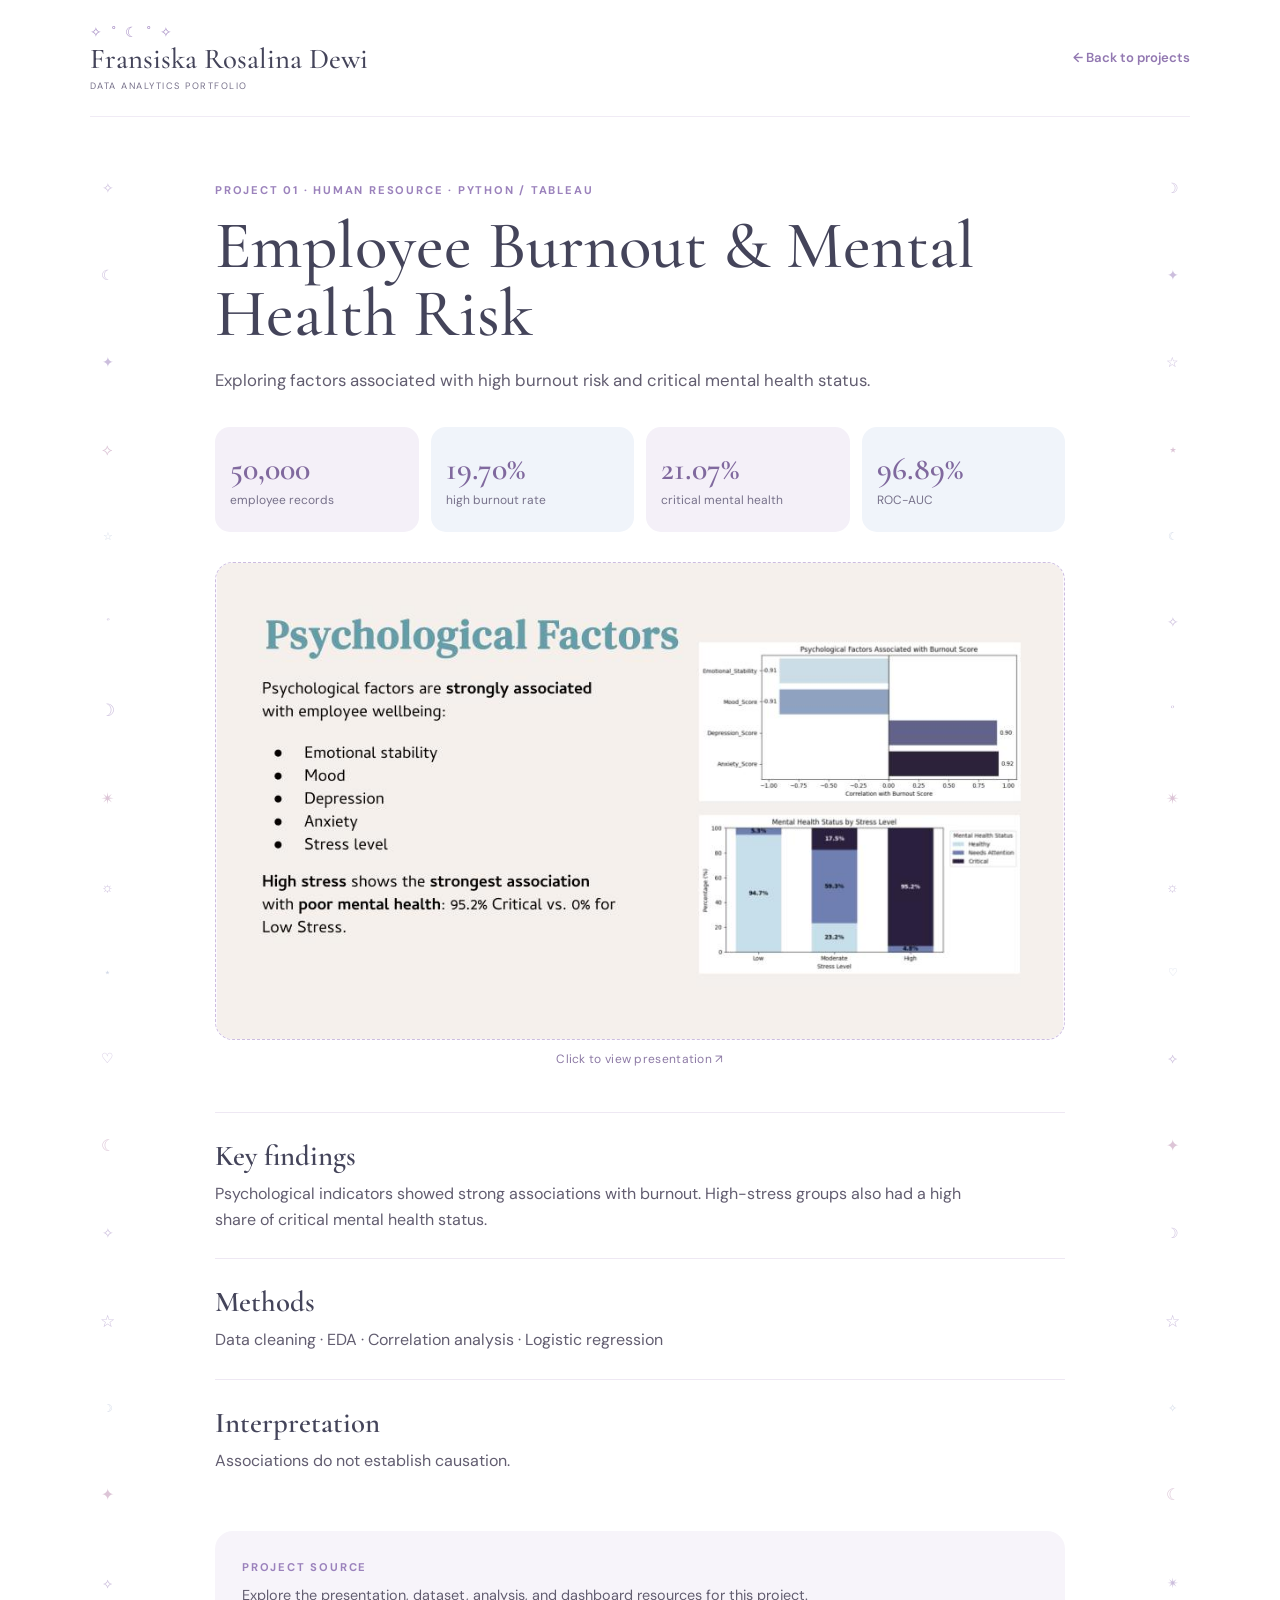
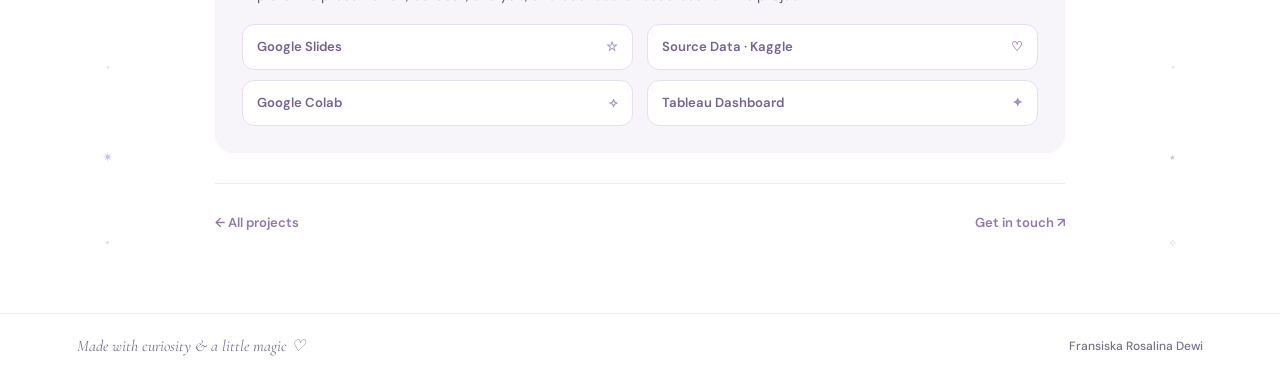
==== commit 02e1734b: "Change project source icons into celestial" ====
--- a/projects/employee-burnout.html
+++ b/projects/employee-burnout.html
@@ -57,10 +57,10 @@
       <p class="eyebrow">PROJECT SOURCE</p>
       <p>Explore the presentation, dataset, analysis, and dashboard resources for this project.</p>
       <ul class="source-links">
-        <li><a href="https://docs.google.com/presentation/d/164FML_idRwgxwznm588BZrdkwIa0phVp5L7eQaqoDRQ/edit?usp=sharing" target="_blank" rel="noopener">Google Slides <span>↗</span></a></li>
-        <li><a href="https://www.kaggle.com/datasets/mobeenfatimah/mental-health-and-burnout-prediction-dataset/data" target="_blank" rel="noopener">Source Data · Kaggle <span>↗</span></a></li>
-        <li><a href="https://colab.research.google.com/drive/1kUU9OnFvVAIZ6u8huDlJjVmVX2Elk6MN?usp=drive_link" target="_blank" rel="noopener">Google Colab <span>↗</span></a></li>
-        <li><a href="https://public.tableau.com/views/EmployeeWellbeingBurnoutMentalHealthAnalysis/Dashboard1?:language=en-US&:sid=&:redirect=auth&:display_count=n&:origin=viz_share_link" target="_blank" rel="noopener">Tableau Dashboard <span>↗</span></a></li>
+        <li><a href="https://docs.google.com/presentation/d/164FML_idRwgxwznm588BZrdkwIa0phVp5L7eQaqoDRQ/edit?usp=sharing" target="_blank" rel="noopener">Google Slides <span>☆</span></a></li>
+        <li><a href="https://www.kaggle.com/datasets/mobeenfatimah/mental-health-and-burnout-prediction-dataset/data" target="_blank" rel="noopener">Source Data · Kaggle <span>♡</span></a></li>
+        <li><a href="https://colab.research.google.com/drive/1kUU9OnFvVAIZ6u8huDlJjVmVX2Elk6MN?usp=drive_link" target="_blank" rel="noopener">Google Colab <span>⟡</span></a></li>
+        <li><a href="https://public.tableau.com/views/EmployeeWellbeingBurnoutMentalHealthAnalysis/Dashboard1?:language=en-US&:sid=&:redirect=auth&:display_count=n&:origin=viz_share_link" target="_blank" rel="noopener">Tableau Dashboard <span>✦</span></a></li>
       </ul>
     </div>
     <div class="case-bottom"><a href="../index.html#projects">← All projects</a><a href="../index.html#contact">Get in touch ↗</a></div>
